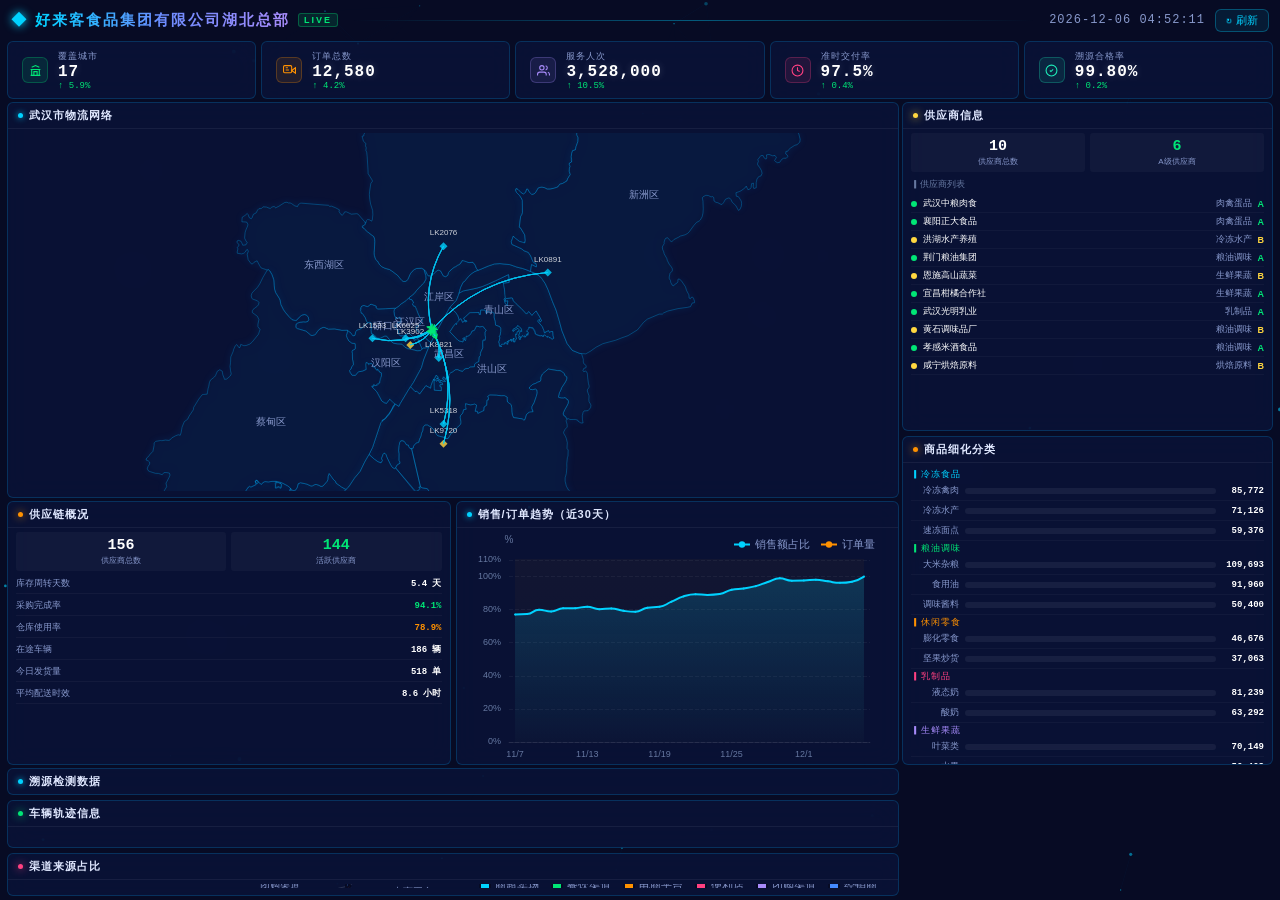
==== index.html @ 9bf9cc32 "restructure layout" ====
<!DOCTYPE html>
<html lang="zh-CN">
<head>
  <meta charset="UTF-8">
  <meta name="viewport" content="width=device-width, initial-scale=1.0">
  <title>好来客食品集团有限公司湖北总部</title>
  <link rel="stylesheet" href="css/style.css">
  <script src="js/echarts.min.js"></script>
</head>
<body>
  <canvas id="bgCanvas"></canvas>

  <div class="dashboard">
    <!-- ====== 标题栏 ====== -->
    <header class="header">
      <div class="header-left">
        <span class="header-icon">◆</span>
        <h1>好来客食品集团有限公司湖北总部</h1>
        <span class="header-badge">LIVE</span>
      </div>
      <div class="header-center"><div class="decorative-line"></div></div>
      <div class="header-right">
        <span class="datetime" id="datetime">--</span>
        <button class="refresh-btn" id="refreshBtn"><span class="refresh-icon">↻</span> 刷新</button>
      </div>
    </header>

    <!-- ====== KPI 行：5卡片 ====== -->
    <section class="kpi-row">
      <div class="kpi-card"><div class="kpi-icon" style="--card-color:#00e676"><svg viewBox="0 0 24 24" fill="none" stroke="currentColor" stroke-width="2"><path d="M3 21h18M3 10h18M5 6l7-3 7 3M5 10v11m14-11v11M9 21v-7h6v7"/></svg></div><div class="kpi-info"><span class="kpi-label">覆盖城市</span><span class="kpi-value" id="kpiCities">--</span><span class="kpi-trend up" id="kpiCitiesTrend">↑ --</span></div></div>
      <div class="kpi-card"><div class="kpi-icon" style="--card-color:#ff9100"><svg viewBox="0 0 24 24" fill="none" stroke="currentColor" stroke-width="2"><rect x="1" y="3" width="15" height="13" rx="2"/><polygon points="23 7 16 12 23 17 23 7"/><line x1="5" y1="7" x2="9" y2="7"/><line x1="5" y1="11" x2="11" y2="11"/></svg></div><div class="kpi-info"><span class="kpi-label">订单总数</span><span class="kpi-value" id="kpiOrders">--</span><span class="kpi-trend up" id="kpiOrdersTrend">↑ --</span></div></div>
      <div class="kpi-card"><div class="kpi-icon" style="--card-color:#a78bfa"><svg viewBox="0 0 24 24" fill="none" stroke="currentColor" stroke-width="2"><path d="M17 21v-2a4 4 0 0 0-4-4H5a4 4 0 0 0-4 4v2"/><circle cx="9" cy="7" r="4"/><path d="M23 21v-2a4 4 0 0 0-3-3.87M16 3.13a4 4 0 0 1 0 7.75"/></svg></div><div class="kpi-info"><span class="kpi-label">服务人次</span><span class="kpi-value" id="kpiService">--</span><span class="kpi-trend up" id="kpiServiceTrend">↑ --</span></div></div>
      <div class="kpi-card"><div class="kpi-icon" style="--card-color:#ff4081"><svg viewBox="0 0 24 24" fill="none" stroke="currentColor" stroke-width="2"><circle cx="12" cy="12" r="10"/><polyline points="12 6 12 12 16 14"/></svg></div><div class="kpi-info"><span class="kpi-label">准时交付率</span><span class="kpi-value" id="kpiRate">--</span><span class="kpi-trend up" id="kpiRateTrend">↑ --</span></div></div>
      <div class="kpi-card"><div class="kpi-icon" style="--card-color:#1de9b6"><svg viewBox="0 0 24 24" fill="none" stroke="currentColor" stroke-width="2"><path d="M9 12l2 2 4-4"/><path d="M12 2a10 10 0 1 0 0 20 10 10 0 0 0 0-20z"/></svg></div><div class="kpi-info"><span class="kpi-label">溯源合格率</span><span class="kpi-value" id="kpiTrace">--</span><span class="kpi-trend up" id="kpiTraceTrend">↑ --</span></div></div>
    </section>

    <!-- ====== 主内容区 ====== -->
    <div class="main-area">
      <!-- 左列：溯源检测 + 车辆轨迹 + 饼图 -->
      <div class="side-col side-left">
        <div class="panel info-panel" style="flex:0.6"><div class="panel-header"><span class="panel-dot"></span><h2>溯源检测数据</h2></div><div class="panel-body" id="traceBody"></div></div>
        <div class="panel info-panel" style="flex:1.1"><div class="panel-header"><span class="panel-dot" style="background:#00e676;box-shadow:0 0 8px #00e676;"></span><h2>车辆轨迹信息</h2></div><div class="panel-body" id="vehicleBody"></div></div>
        <div class="panel chart-panel"><div class="panel-header"><span class="panel-dot" style="background:#ff4081;box-shadow:0 0 8px #ff4081;"></span><h2>渠道来源占比</h2></div><div class="panel-body"><div class="chart-container" id="chartPie"></div></div></div>
      </div>

      <!-- 中间：武汉市地图 -->
      <div class="panel chart-panel map-center">
        <div class="panel-header"><span class="panel-dot"></span><h2>武汉市物流网络</h2></div>
        <div class="panel-body"><div class="chart-container" id="chartMap"></div></div>
      </div>

      <!-- 右列：供应商信息 + 商品细化 -->
      <div class="side-col side-right">
        <div class="panel info-panel"><div class="panel-header"><span class="panel-dot" style="background:#ffd740;box-shadow:0 0 8px #ffd740;"></span><h2>供应商信息</h2></div><div class="panel-body" id="supplierBody"></div></div>
        <div class="panel info-panel"><div class="panel-header"><span class="panel-dot" style="background:#ff9100;box-shadow:0 0 8px #ff9100;"></span><h2>商品细化分类</h2></div><div class="panel-body" id="productBody"></div></div>
      </div>

      <!-- 底行：供应链 + 趋势图铺满 -->
      <div class="bottom-row">
        <div class="panel info-panel"><div class="panel-header"><span class="panel-dot" style="background:#ff9100;box-shadow:0 0 8px #ff9100;"></span><h2>供应链概况</h2></div><div class="panel-body" id="supplyBody"></div></div>
        <div class="panel chart-panel"><div class="panel-header"><span class="panel-dot"></span><h2>销售/订单趋势（近30天）</h2></div><div class="panel-body"><div class="chart-container" id="chartTrend"></div></div></div>
      </div>
    </div>
  </div>

  <script src="js/data.js"></script>
  <script src="js/charts.js"></script>
  <script src="js/main.js"></script>
</body>
</html>
---- css/style.css ----
/* ============================================================
   好来客食品集团 - 左二中二下列二 大屏布局
   ============================================================ */

*, *::before, *::after { margin: 0; padding: 0; box-sizing: border-box; }

:root {
  --bg-deep: #070b24;
  --bg-panel: rgba(10, 20, 60, 0.7);
  --border-glow: rgba(0, 180, 255, 0.2);
  --text-primary: #e0e8ff;
  --text-secondary: #8899cc;
  --accent-cyan: #00d2ff;
  --accent-green: #00e676;
  --accent-orange: #ff9100;
  --accent-pink: #ff4081;
  --accent-purple: #a78bfa;
  --accent-teal: #1de9b6;
  --font-mono: 'Consolas', 'Courier New', monospace;
  --font-ui: 'Microsoft YaHei', 'PingFang SC', 'Helvetica Neue', sans-serif;
  --transition-fast: 0.25s ease;
  --radius: 6px;
}

html, body {
  width: 100%; height: 100%; overflow: hidden;
  font-family: var(--font-ui); background: var(--bg-deep); color: var(--text-primary);
  -webkit-font-smoothing: antialiased;
}

#bgCanvas { position: fixed; top: 0; left: 0; width: 100%; height: 100%; z-index: 0; pointer-events: none; }

/* ================ 主容器 ================ */
.dashboard {
  position: relative; z-index: 1;
  display: grid;
  grid-template-columns: 1fr;
  grid-template-rows: 42px 68px 1fr;
  gap: 5px;
  width: 100%; height: 100vh;
  padding: 3px 10px 5px;
  animation: fadeIn 0.8s ease-out;
}
@keyframes fadeIn { from { opacity: 0; transform: translateY(12px); } to { opacity: 1; transform: translateY(0); } }

/* ================ 标题栏 ================ */
.header { display: flex; align-items: center; justify-content: space-between; padding: 0 4px; }
.header-left { display: flex; align-items: center; gap: 8px; }
.header-icon { font-size: 16px; color: var(--accent-cyan); text-shadow: 0 0 10px var(--accent-cyan); animation: pulse 2s ease-in-out infinite; }
@keyframes pulse { 0%,100%{opacity:1} 50%{opacity:0.4} }
.header-left h1 { font-size: 18px; font-weight: 700; letter-spacing: 2px; background: linear-gradient(90deg, var(--accent-cyan), #6c8cff, #a78bfa); -webkit-background-clip: text; -webkit-text-fill-color: transparent; background-clip: text; }
.header-badge { font-size: 9px; font-weight: 700; letter-spacing: 2px; color: var(--accent-green); background: rgba(0,230,118,0.12); border: 1px solid rgba(0,230,118,0.3); border-radius: 3px; padding: 1px 5px; animation: badgeBlink 1.5s ease-in-out infinite; }
@keyframes badgeBlink { 0%,100%{opacity:1} 50%{opacity:0.5} }
.header-center { flex: 1; display: flex; align-items: center; margin: 0 14px; }
.decorative-line { width: 100%; height: 1px; background: linear-gradient(90deg, transparent, var(--accent-cyan), transparent); opacity: 0.4; }
.header-right { display: flex; align-items: center; gap: 10px; }
.datetime { font-size: 12px; color: var(--text-secondary); font-family: var(--font-mono); letter-spacing: 1px; }
.refresh-btn { display: flex; align-items: center; gap: 4px; padding: 3px 10px; font-size: 11px; font-family: var(--font-ui); color: var(--accent-cyan); background: rgba(0,210,255,0.08); border: 1px solid rgba(0,210,255,0.3); border-radius: var(--radius); cursor: pointer; transition: all var(--transition-fast); }
.refresh-btn:hover { background: rgba(0,210,255,0.18); box-shadow: 0 0 16px rgba(0,210,255,0.2); }
.refresh-icon { display: inline-block; font-size: 12px; transition: transform var(--transition-fast); }
.refresh-btn:active .refresh-icon { transform: rotate(360deg); }

/* ================ KPI 6列 ================ */
.kpi-row { display: grid; grid-template-columns: repeat(5, 1fr); gap: 5px; }
.kpi-card { position: relative; display: flex; align-items: center; gap: 10px; padding: 8px 14px; background: var(--bg-panel); border: 1px solid var(--border-glow); border-radius: var(--radius); backdrop-filter: blur(12px); overflow: hidden; transition: all var(--transition-fast); animation: cardSlideUp 0.6s ease-out both; }
.kpi-card:nth-child(1){animation-delay:0.04s} .kpi-card:nth-child(2){animation-delay:0.10s} .kpi-card:nth-child(3){animation-delay:0.16s} .kpi-card:nth-child(4){animation-delay:0.22s} .kpi-card:nth-child(5){animation-delay:0.28s}
@keyframes cardSlideUp { from{opacity:0;transform:translateY(16px)} to{opacity:1;transform:translateY(0)} }
.kpi-card::before { content: ''; position: absolute; top: 0; left: 10%; right: 10%; height: 1px; background: linear-gradient(90deg, transparent, var(--card-color), transparent); opacity: 0.6; transition: opacity var(--transition-fast); }
.kpi-card:hover { border-color: rgba(0,210,255,0.5); box-shadow: 0 3px 20px rgba(0,180,255,0.12), inset 0 0 12px rgba(0,180,255,0.04); }
.kpi-card:hover::before { opacity: 1; }
.kpi-icon { flex-shrink: 0; width: 30px; height: 30px; display: flex; align-items: center; justify-content: center; color: var(--card-color); background: color-mix(in srgb, var(--card-color) 10%, transparent); border-radius: 6px; border: 1px solid color-mix(in srgb, var(--card-color) 25%, transparent); }
.kpi-icon svg { width: 15px; height: 15px; }
.kpi-info { display: flex; flex-direction: column; gap: 0; }
.kpi-label { font-size: 9px; color: var(--text-secondary); letter-spacing: 1px; }
.kpi-value { font-size: 19px; font-weight: 700; font-family: var(--font-mono); letter-spacing: 1px; color: #fff; text-shadow: 0 0 8px rgba(255,255,255,0.2); }
.kpi-value.pop { animation: numberPop 0.35s ease-out; }
@keyframes numberPop { 0%{transform:scale(1)} 50%{transform:scale(1.08);color:var(--accent-cyan)} 100%{transform:scale(1)} }
.kpi-trend { font-size: 9px; font-family: var(--font-mono); }
.kpi-trend.up{color:var(--accent-green)} .kpi-trend.down{color:var(--accent-pink)}

/* ============================================================
   主内容区：左2 | 中(大地图) | 右2 | 下列2
   ============================================================ */
.main-area {
  display: grid;
  grid-template-columns: 2.8fr 1fr;
  grid-template-rows: 1.5fr 1fr;
  gap: 5px;
  min-height: 0;
}

/* 右侧列 */
.side-col {
  display: flex; flex-direction: column; gap: 5px;
  min-height: 0;
}
.side-right { grid-row: 1 / 3; grid-column: 2; }
.side-col > .panel {
  flex: 1;
  min-height: 0;
}

/* 中间大地图 */
.map-center {
  grid-row: 1; grid-column: 1;
  min-height: 0;
}

/* 底行：与地图同宽，内分2列 */
.bottom-row {
  grid-row: 2; grid-column: 1;
  display: grid; grid-template-columns: 1fr 1fr; gap: 5px;
  min-height: 0;
}
.bottom-row > .panel { height: 100%; }

/* 堆叠图表 */
.charts-stack { display: flex; flex-direction: column; gap: 0; }
.chart-half { flex: 1; display: flex; flex-direction: column; min-height: 0; overflow: hidden; }
.chart-half + .chart-half { border-top: 1px solid rgba(255,255,255,0.06); }

/* ================ 面板通用 ================ */
.panel {
  background: var(--bg-panel); border: 1px solid var(--border-glow);
  border-radius: var(--radius); backdrop-filter: blur(12px);
  display: flex; flex-direction: column; overflow: hidden;
  animation: cardSlideUp 0.6s ease-out both;
}
.panel-header {
  display: flex; align-items: center; gap: 6px;
  padding: 5px 10px; border-bottom: 1px solid rgba(255,255,255,0.06); flex-shrink: 0;
}
.panel-dot { width: 5px; height: 5px; border-radius: 50%; background: var(--accent-cyan); box-shadow: 0 0 6px var(--accent-cyan); }
.panel-header h2 { font-size: 11px; font-weight: 600; letter-spacing: 1px; color: var(--text-primary); }
.panel-body { flex: 1; padding: 4px 8px 6px; min-height: 0; overflow: hidden; }
.chart-container { width: 100%; height: 100%; min-height: 0; }
.info-panel .panel-body { display: flex; flex-direction: column; gap: 3px; overflow-y: auto; }

/* ================ 进度条 ================ */
.progress-item { display: flex; flex-direction: column; gap: 1px; }
.progress-head { display: flex; justify-content: space-between; align-items: baseline; }
.progress-head .label { font-size: 9px; color: var(--text-secondary); }
.progress-head .val  { font-size: 10px; font-weight: 600; font-family: var(--font-mono); color: #fff; }
.progress-bar { height: 5px; border-radius: 3px; background: rgba(255,255,255,0.06); overflow: hidden; }
.progress-fill { height: 100%; border-radius: 3px; transition: width 0.8s ease; background: linear-gradient(90deg, var(--accent-cyan), var(--accent-teal)); }
.progress-fill.green  { background: linear-gradient(90deg, var(--accent-green), var(--accent-teal)); }
.progress-fill.orange { background: linear-gradient(90deg, var(--accent-orange), #ffd740); }
.progress-fill.purple { background: linear-gradient(90deg, var(--accent-purple), var(--accent-pink)); }

/* ================ 大数字 ================ */
.stat-hero { text-align: center; padding: 1px 0; }
.stat-hero .hero-num { font-size: 26px; font-weight: 700; font-family: var(--font-mono); background: linear-gradient(180deg, #fff 30%, var(--accent-cyan)); -webkit-background-clip: text; -webkit-text-fill-color: transparent; background-clip: text; }
.stat-hero .hero-label { font-size: 9px; color: var(--text-secondary); margin-top: 1px; letter-spacing: 2px; }

/* 双栏卡片 */
.stat-row { display: grid; grid-template-columns: 1fr 1fr; gap: 5px; }
.stat-item { background: rgba(255,255,255,0.03); border-radius: 3px; padding: 5px; text-align: center; }
.stat-item .stat-num { font-size: 15px; font-weight: 700; font-family: var(--font-mono); color: #fff; }
.stat-item .stat-label { font-size: 8px; color: var(--text-secondary); margin-top: 1px; }

/* 批次标签 */
.batch-tag { display: flex; align-items: center; gap: 4px; padding: 4px 6px; background: rgba(0,230,118,0.08); border: 1px solid rgba(0,230,118,0.2); border-radius: 4px; font-size: 9px; }
.batch-tag .dot-ok { width: 6px; height: 6px; border-radius: 50%; background: var(--accent-green); box-shadow: 0 0 5px var(--accent-green); }
.batch-tag .batch-id { color: #fff; font-family: var(--font-mono); }

/* 供应链列表 */
.supply-list { display: flex; flex-direction: column; gap: 2px; }
.supply-row { display: flex; justify-content: space-between; align-items: center; padding: 3px 0; border-bottom: 1px solid rgba(255,255,255,0.04); font-size: 9px; }
.supply-row .s-label { color: var(--text-secondary); }
.supply-row .s-val { font-weight: 600; font-family: var(--font-mono); color: #fff; }

/* 分类表格 */
.cat-list { display: flex; flex-direction: column; gap: 0; }
.cat-row { display: flex; align-items: center; gap: 6px; padding: 3px 0; border-bottom: 1px solid rgba(255,255,255,0.03); font-size: 9px; }
.cat-row .cat-name { width: 48px; flex-shrink: 0; color: var(--text-secondary); text-align: right; }
.cat-row .cat-bar-wrap { flex: 1; height: 6px; border-radius: 3px; background: rgba(255,255,255,0.06); overflow: hidden; }
.cat-row .cat-bar-fill { height: 100%; border-radius: 3px; transition: width 0.8s ease; }
.cat-row .cat-val { width: 42px; flex-shrink: 0; text-align: right; font-family: var(--font-mono); color: #fff; font-weight: 600; }

/* 服务迷你柱 */
.service-bars { display: flex; align-items: flex-end; gap: 2px; height: 40px; padding: 0 2px; }
.service-bar { flex: 1; border-radius: 2px 2px 0 0; background: linear-gradient(180deg, var(--accent-purple), rgba(167,139,250,0.3)); transition: height 0.6s ease; }
.service-bar.high { background: linear-gradient(180deg, var(--accent-cyan), rgba(0,210,255,0.3)); }

::-webkit-scrollbar { width: 2px; }
::-webkit-scrollbar-track { background: transparent; }
::-webkit-scrollbar-thumb { background: rgba(0,210,255,0.12); border-radius: 2px; }

/* ================ 响应式 ================ */
@media (max-width: 1440px) {
  .dashboard { grid-template-rows: 36px 58px 1fr; gap: 3px; padding: 2px 7px 4px; }
  .header-left h1 { font-size: 15px; }
  .kpi-value { font-size: 16px; }
  .kpi-icon { width: 26px; height: 26px; }
  .kpi-icon svg { width: 13px; height: 13px; }
  .main-area { grid-template-columns: 2.4fr 1fr; gap: 3px; }
  .stat-hero .hero-num { font-size: 22px; }
}
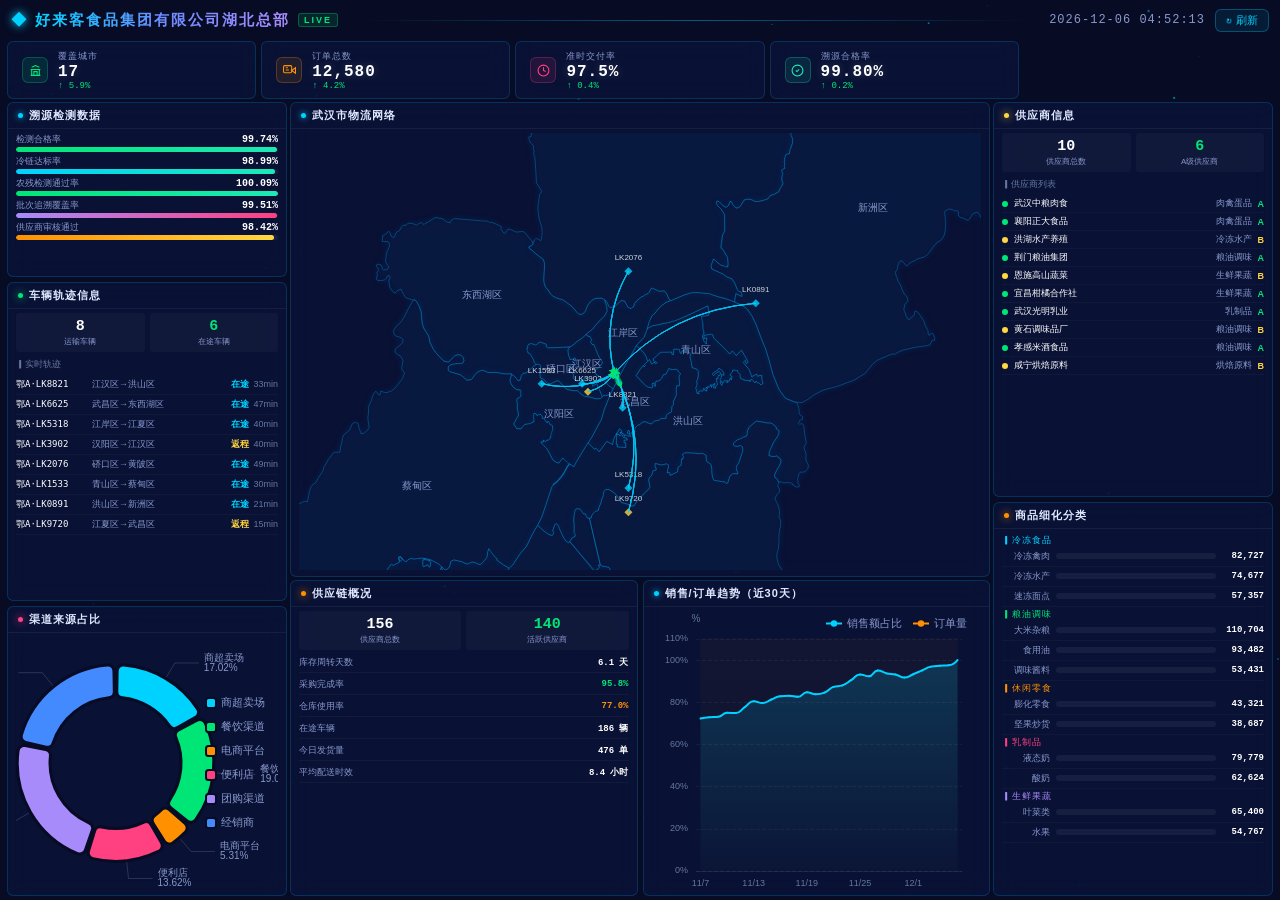
==== commit 2fb13f2d: "remove service KPI" ====
--- a/index.html
+++ b/index.html
@@ -29,8 +29,7 @@
     <section class="kpi-row">
       <div class="kpi-card"><div class="kpi-icon" style="--card-color:#00e676"><svg viewBox="0 0 24 24" fill="none" stroke="currentColor" stroke-width="2"><path d="M3 21h18M3 10h18M5 6l7-3 7 3M5 10v11m14-11v11M9 21v-7h6v7"/></svg></div><div class="kpi-info"><span class="kpi-label">覆盖城市</span><span class="kpi-value" id="kpiCities">--</span><span class="kpi-trend up" id="kpiCitiesTrend">↑ --</span></div></div>
       <div class="kpi-card"><div class="kpi-icon" style="--card-color:#ff9100"><svg viewBox="0 0 24 24" fill="none" stroke="currentColor" stroke-width="2"><rect x="1" y="3" width="15" height="13" rx="2"/><polygon points="23 7 16 12 23 17 23 7"/><line x1="5" y1="7" x2="9" y2="7"/><line x1="5" y1="11" x2="11" y2="11"/></svg></div><div class="kpi-info"><span class="kpi-label">订单总数</span><span class="kpi-value" id="kpiOrders">--</span><span class="kpi-trend up" id="kpiOrdersTrend">↑ --</span></div></div>
-      <div class="kpi-card"><div class="kpi-icon" style="--card-color:#a78bfa"><svg viewBox="0 0 24 24" fill="none" stroke="currentColor" stroke-width="2"><path d="M17 21v-2a4 4 0 0 0-4-4H5a4 4 0 0 0-4 4v2"/><circle cx="9" cy="7" r="4"/><path d="M23 21v-2a4 4 0 0 0-3-3.87M16 3.13a4 4 0 0 1 0 7.75"/></svg></div><div class="kpi-info"><span class="kpi-label">服务人次</span><span class="kpi-value" id="kpiService">--</span><span class="kpi-trend up" id="kpiServiceTrend">↑ --</span></div></div>
-      <div class="kpi-card"><div class="kpi-icon" style="--card-color:#ff4081"><svg viewBox="0 0 24 24" fill="none" stroke="currentColor" stroke-width="2"><circle cx="12" cy="12" r="10"/><polyline points="12 6 12 12 16 14"/></svg></div><div class="kpi-info"><span class="kpi-label">准时交付率</span><span class="kpi-value" id="kpiRate">--</span><span class="kpi-trend up" id="kpiRateTrend">↑ --</span></div></div>
+<div class="kpi-card"><div class="kpi-icon" style="--card-color:#ff4081"><svg viewBox="0 0 24 24" fill="none" stroke="currentColor" stroke-width="2"><circle cx="12" cy="12" r="10"/><polyline points="12 6 12 12 16 14"/></svg></div><div class="kpi-info"><span class="kpi-label">准时交付率</span><span class="kpi-value" id="kpiRate">--</span><span class="kpi-trend up" id="kpiRateTrend">↑ --</span></div></div>
       <div class="kpi-card"><div class="kpi-icon" style="--card-color:#1de9b6"><svg viewBox="0 0 24 24" fill="none" stroke="currentColor" stroke-width="2"><path d="M9 12l2 2 4-4"/><path d="M12 2a10 10 0 1 0 0 20 10 10 0 0 0 0-20z"/></svg></div><div class="kpi-info"><span class="kpi-label">溯源合格率</span><span class="kpi-value" id="kpiTrace">--</span><span class="kpi-trend up" id="kpiTraceTrend">↑ --</span></div></div>
     </section>
 
--- a/css/style.css
+++ b/css/style.css
@@ -83,18 +83,19 @@
    ============================================================ */
 .main-area {
   display: grid;
-  grid-template-columns: 2.8fr 1fr;
+  grid-template-columns: 0.8fr 2.4fr 0.8fr;
   grid-template-rows: 1.5fr 1fr;
   gap: 5px;
   min-height: 0;
 }
 
-/* 右侧列 */
+/* 左右列 */
 .side-col {
   display: flex; flex-direction: column; gap: 5px;
   min-height: 0;
 }
-.side-right { grid-row: 1 / 3; grid-column: 2; }
+.side-left  { grid-row: 1 / 3; grid-column: 1; }
+.side-right { grid-row: 1 / 3; grid-column: 3; }
 .side-col > .panel {
   flex: 1;
   min-height: 0;
@@ -102,13 +103,13 @@
 
 /* 中间大地图 */
 .map-center {
-  grid-row: 1; grid-column: 1;
+  grid-row: 1; grid-column: 2;
   min-height: 0;
 }
 
 /* 底行：与地图同宽，内分2列 */
 .bottom-row {
-  grid-row: 2; grid-column: 1;
+  grid-row: 2; grid-column: 2 / 3;
   display: grid; grid-template-columns: 1fr 1fr; gap: 5px;
   min-height: 0;
 }
@@ -193,6 +194,6 @@
   .kpi-value { font-size: 16px; }
   .kpi-icon { width: 26px; height: 26px; }
   .kpi-icon svg { width: 13px; height: 13px; }
-  .main-area { grid-template-columns: 2.4fr 1fr; gap: 3px; }
+  .main-area { grid-template-columns: 0.8fr 2fr 0.8fr; gap: 3px; }
   .stat-hero .hero-num { font-size: 22px; }
 }
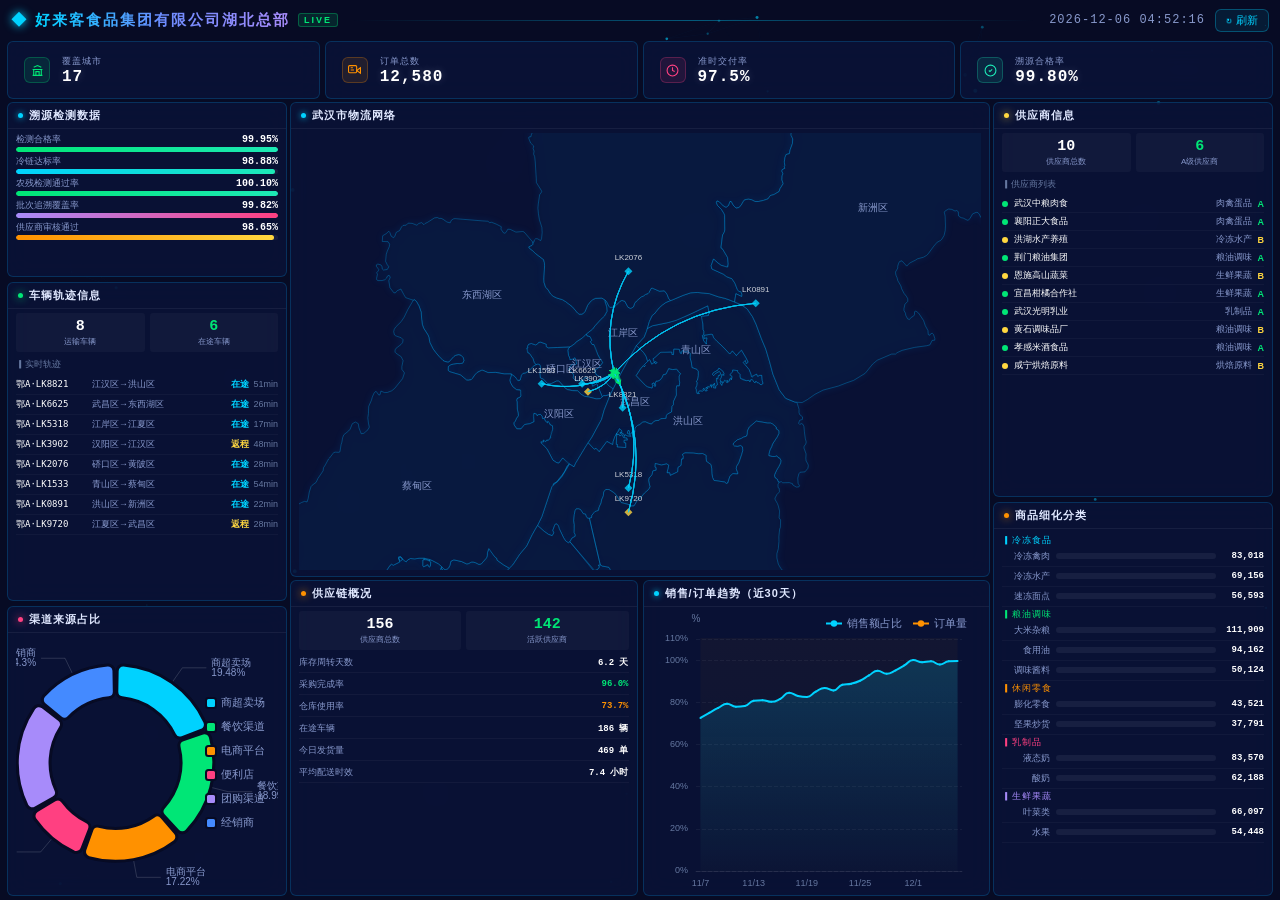
==== commit edfa62bb: "fixed KPI no trend" ====
--- a/index.html
+++ b/index.html
@@ -25,12 +25,12 @@
       </div>
     </header>
 
-    <!-- ====== KPI 行：5卡片 ====== -->
+    <!-- ====== KPI 行：4卡片 ====== -->
     <section class="kpi-row">
-      <div class="kpi-card"><div class="kpi-icon" style="--card-color:#00e676"><svg viewBox="0 0 24 24" fill="none" stroke="currentColor" stroke-width="2"><path d="M3 21h18M3 10h18M5 6l7-3 7 3M5 10v11m14-11v11M9 21v-7h6v7"/></svg></div><div class="kpi-info"><span class="kpi-label">覆盖城市</span><span class="kpi-value" id="kpiCities">--</span><span class="kpi-trend up" id="kpiCitiesTrend">↑ --</span></div></div>
-      <div class="kpi-card"><div class="kpi-icon" style="--card-color:#ff9100"><svg viewBox="0 0 24 24" fill="none" stroke="currentColor" stroke-width="2"><rect x="1" y="3" width="15" height="13" rx="2"/><polygon points="23 7 16 12 23 17 23 7"/><line x1="5" y1="7" x2="9" y2="7"/><line x1="5" y1="11" x2="11" y2="11"/></svg></div><div class="kpi-info"><span class="kpi-label">订单总数</span><span class="kpi-value" id="kpiOrders">--</span><span class="kpi-trend up" id="kpiOrdersTrend">↑ --</span></div></div>
-<div class="kpi-card"><div class="kpi-icon" style="--card-color:#ff4081"><svg viewBox="0 0 24 24" fill="none" stroke="currentColor" stroke-width="2"><circle cx="12" cy="12" r="10"/><polyline points="12 6 12 12 16 14"/></svg></div><div class="kpi-info"><span class="kpi-label">准时交付率</span><span class="kpi-value" id="kpiRate">--</span><span class="kpi-trend up" id="kpiRateTrend">↑ --</span></div></div>
-      <div class="kpi-card"><div class="kpi-icon" style="--card-color:#1de9b6"><svg viewBox="0 0 24 24" fill="none" stroke="currentColor" stroke-width="2"><path d="M9 12l2 2 4-4"/><path d="M12 2a10 10 0 1 0 0 20 10 10 0 0 0 0-20z"/></svg></div><div class="kpi-info"><span class="kpi-label">溯源合格率</span><span class="kpi-value" id="kpiTrace">--</span><span class="kpi-trend up" id="kpiTraceTrend">↑ --</span></div></div>
+      <div class="kpi-card"><div class="kpi-icon" style="--card-color:#00e676"><svg viewBox="0 0 24 24" fill="none" stroke="currentColor" stroke-width="2"><path d="M3 21h18M3 10h18M5 6l7-3 7 3M5 10v11m14-11v11M9 21v-7h6v7"/></svg></div><div class="kpi-info"><span class="kpi-label">覆盖城市</span><span class="kpi-value" id="kpiCities">--</span></div></div>
+      <div class="kpi-card"><div class="kpi-icon" style="--card-color:#ff9100"><svg viewBox="0 0 24 24" fill="none" stroke="currentColor" stroke-width="2"><rect x="1" y="3" width="15" height="13" rx="2"/><polygon points="23 7 16 12 23 17 23 7"/><line x1="5" y1="7" x2="9" y2="7"/><line x1="5" y1="11" x2="11" y2="11"/></svg></div><div class="kpi-info"><span class="kpi-label">订单总数</span><span class="kpi-value" id="kpiOrders">--</span></div></div>
+<div class="kpi-card"><div class="kpi-icon" style="--card-color:#ff4081"><svg viewBox="0 0 24 24" fill="none" stroke="currentColor" stroke-width="2"><circle cx="12" cy="12" r="10"/><polyline points="12 6 12 12 16 14"/></svg></div><div class="kpi-info"><span class="kpi-label">准时交付率</span><span class="kpi-value" id="kpiRate">--</span></div></div>
+      <div class="kpi-card"><div class="kpi-icon" style="--card-color:#1de9b6"><svg viewBox="0 0 24 24" fill="none" stroke="currentColor" stroke-width="2"><path d="M9 12l2 2 4-4"/><path d="M12 2a10 10 0 1 0 0 20 10 10 0 0 0 0-20z"/></svg></div><div class="kpi-info"><span class="kpi-label">溯源合格率</span><span class="kpi-value" id="kpiTrace">--</span></div></div>
     </section>
 
     <!-- ====== 主内容区 ====== -->
--- a/css/style.css
+++ b/css/style.css
@@ -61,9 +61,9 @@
 .refresh-btn:active .refresh-icon { transform: rotate(360deg); }
 
 /* ================ KPI 6列 ================ */
-.kpi-row { display: grid; grid-template-columns: repeat(5, 1fr); gap: 5px; }
-.kpi-card { position: relative; display: flex; align-items: center; gap: 10px; padding: 8px 14px; background: var(--bg-panel); border: 1px solid var(--border-glow); border-radius: var(--radius); backdrop-filter: blur(12px); overflow: hidden; transition: all var(--transition-fast); animation: cardSlideUp 0.6s ease-out both; }
-.kpi-card:nth-child(1){animation-delay:0.04s} .kpi-card:nth-child(2){animation-delay:0.10s} .kpi-card:nth-child(3){animation-delay:0.16s} .kpi-card:nth-child(4){animation-delay:0.22s} .kpi-card:nth-child(5){animation-delay:0.28s}
+.kpi-row { display: grid; grid-template-columns: repeat(4, 1fr); gap: 5px; }
+.kpi-card { position: relative; display: flex; align-items: center; gap: 12px; padding: 8px 16px; background: var(--bg-panel); border: 1px solid var(--border-glow); border-radius: var(--radius); backdrop-filter: blur(12px); overflow: hidden; transition: all var(--transition-fast); animation: cardSlideUp 0.6s ease-out both; }
+.kpi-card:nth-child(1){animation-delay:0.05s} .kpi-card:nth-child(2){animation-delay:0.14s} .kpi-card:nth-child(3){animation-delay:0.23s} .kpi-card:nth-child(4){animation-delay:0.32s}
 @keyframes cardSlideUp { from{opacity:0;transform:translateY(16px)} to{opacity:1;transform:translateY(0)} }
 .kpi-card::before { content: ''; position: absolute; top: 0; left: 10%; right: 10%; height: 1px; background: linear-gradient(90deg, transparent, var(--card-color), transparent); opacity: 0.6; transition: opacity var(--transition-fast); }
 .kpi-card:hover { border-color: rgba(0,210,255,0.5); box-shadow: 0 3px 20px rgba(0,180,255,0.12), inset 0 0 12px rgba(0,180,255,0.04); }
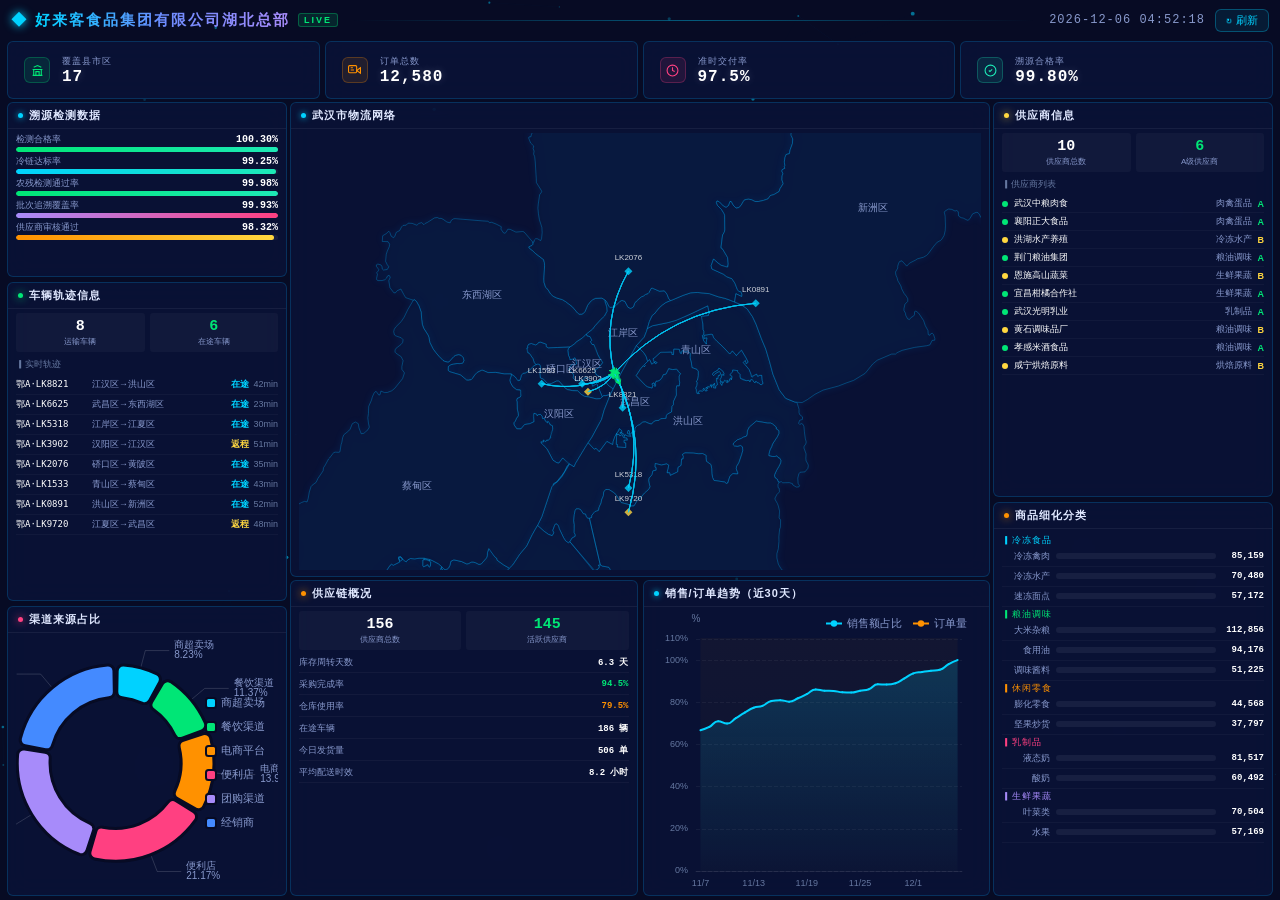
==== commit 3d63875c: "rename KPI label" ====
--- a/index.html
+++ b/index.html
@@ -27,7 +27,7 @@
 
     <!-- ====== KPI 行：4卡片 ====== -->
     <section class="kpi-row">
-      <div class="kpi-card"><div class="kpi-icon" style="--card-color:#00e676"><svg viewBox="0 0 24 24" fill="none" stroke="currentColor" stroke-width="2"><path d="M3 21h18M3 10h18M5 6l7-3 7 3M5 10v11m14-11v11M9 21v-7h6v7"/></svg></div><div class="kpi-info"><span class="kpi-label">覆盖城市</span><span class="kpi-value" id="kpiCities">--</span></div></div>
+      <div class="kpi-card"><div class="kpi-icon" style="--card-color:#00e676"><svg viewBox="0 0 24 24" fill="none" stroke="currentColor" stroke-width="2"><path d="M3 21h18M3 10h18M5 6l7-3 7 3M5 10v11m14-11v11M9 21v-7h6v7"/></svg></div><div class="kpi-info"><span class="kpi-label">覆盖县市区</span><span class="kpi-value" id="kpiCities">--</span></div></div>
       <div class="kpi-card"><div class="kpi-icon" style="--card-color:#ff9100"><svg viewBox="0 0 24 24" fill="none" stroke="currentColor" stroke-width="2"><rect x="1" y="3" width="15" height="13" rx="2"/><polygon points="23 7 16 12 23 17 23 7"/><line x1="5" y1="7" x2="9" y2="7"/><line x1="5" y1="11" x2="11" y2="11"/></svg></div><div class="kpi-info"><span class="kpi-label">订单总数</span><span class="kpi-value" id="kpiOrders">--</span></div></div>
 <div class="kpi-card"><div class="kpi-icon" style="--card-color:#ff4081"><svg viewBox="0 0 24 24" fill="none" stroke="currentColor" stroke-width="2"><circle cx="12" cy="12" r="10"/><polyline points="12 6 12 12 16 14"/></svg></div><div class="kpi-info"><span class="kpi-label">准时交付率</span><span class="kpi-value" id="kpiRate">--</span></div></div>
       <div class="kpi-card"><div class="kpi-icon" style="--card-color:#1de9b6"><svg viewBox="0 0 24 24" fill="none" stroke="currentColor" stroke-width="2"><path d="M9 12l2 2 4-4"/><path d="M12 2a10 10 0 1 0 0 20 10 10 0 0 0 0-20z"/></svg></div><div class="kpi-info"><span class="kpi-label">溯源合格率</span><span class="kpi-value" id="kpiTrace">--</span></div></div>
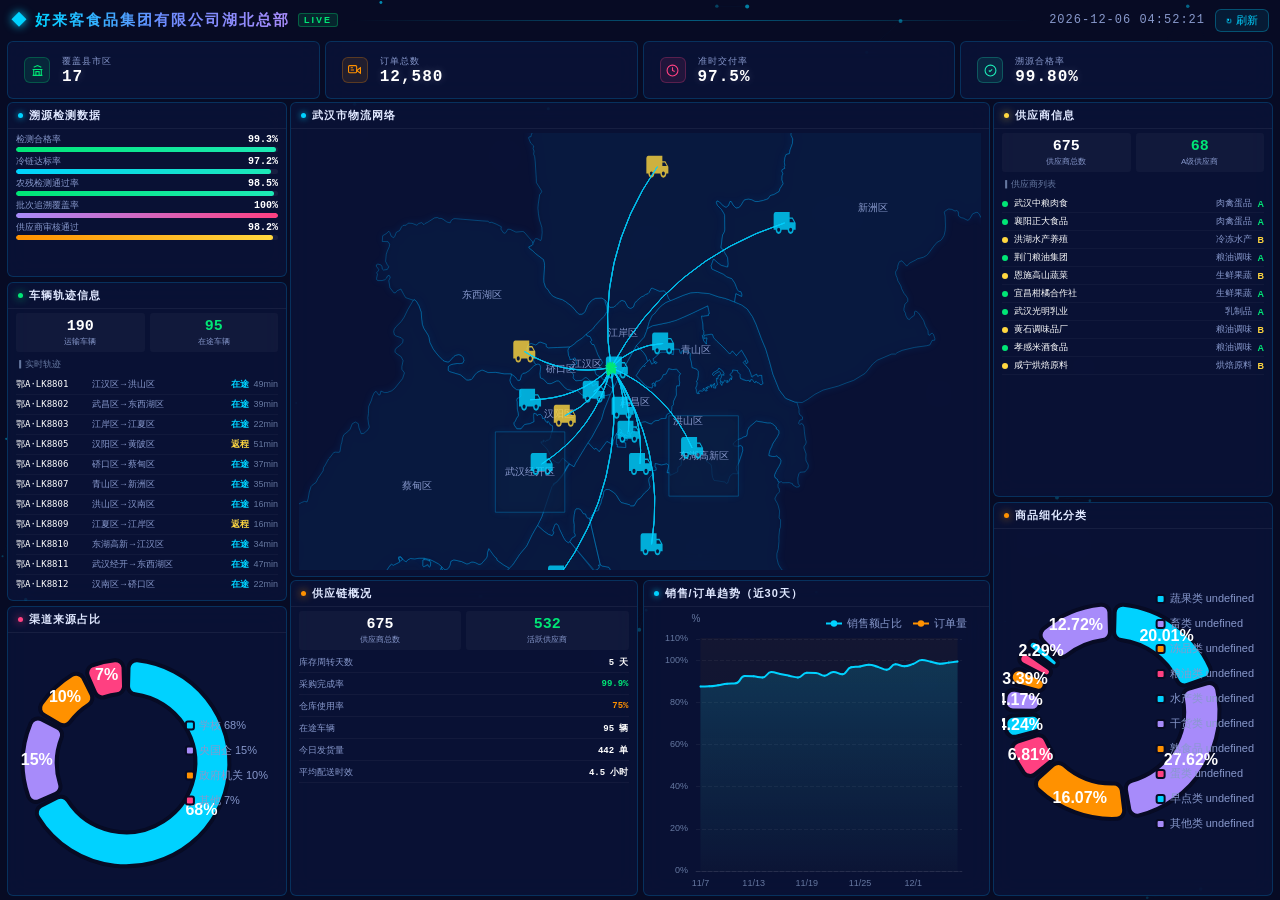
==== commit b9ab4641: "product pie chart container" ====
--- a/index.html
+++ b/index.html
@@ -51,7 +51,7 @@
       <!-- 右列：供应商信息 + 商品细化 -->
       <div class="side-col side-right">
         <div class="panel info-panel"><div class="panel-header"><span class="panel-dot" style="background:#ffd740;box-shadow:0 0 8px #ffd740;"></span><h2>供应商信息</h2></div><div class="panel-body" id="supplierBody"></div></div>
-        <div class="panel info-panel"><div class="panel-header"><span class="panel-dot" style="background:#ff9100;box-shadow:0 0 8px #ff9100;"></span><h2>商品细化分类</h2></div><div class="panel-body" id="productBody"></div></div>
+        <div class="panel chart-panel"><div class="panel-header"><span class="panel-dot" style="background:#ff9100;box-shadow:0 0 8px #ff9100;"></span><h2>商品细化分类</h2></div><div class="panel-body"><div class="chart-container" id="chartProductPie"></div></div></div>
       </div>
 
       <!-- 底行：供应链 + 趋势图铺满 -->
--- a/css/style.css
+++ b/css/style.css
@@ -183,6 +183,15 @@
 .service-bar { flex: 1; border-radius: 2px 2px 0 0; background: linear-gradient(180deg, var(--accent-purple), rgba(167,139,250,0.3)); transition: height 0.6s ease; }
 .service-bar.high { background: linear-gradient(180deg, var(--accent-cyan), rgba(0,210,255,0.3)); }
 
+/* 车辆轨迹滚动 */
+.vehicle-scroll { overflow: hidden; flex: 1; position: relative; }
+.vehicle-scroll-inner { animation: scrollUp 20s linear infinite; }
+.vehicle-scroll-inner:hover { animation-play-state: paused; }
+@keyframes scrollUp {
+  0%   { transform: translateY(0); }
+  100% { transform: translateY(-50%); }
+}
+
 ::-webkit-scrollbar { width: 2px; }
 ::-webkit-scrollbar-track { background: transparent; }
 ::-webkit-scrollbar-thumb { background: rgba(0,210,255,0.12); border-radius: 2px; }
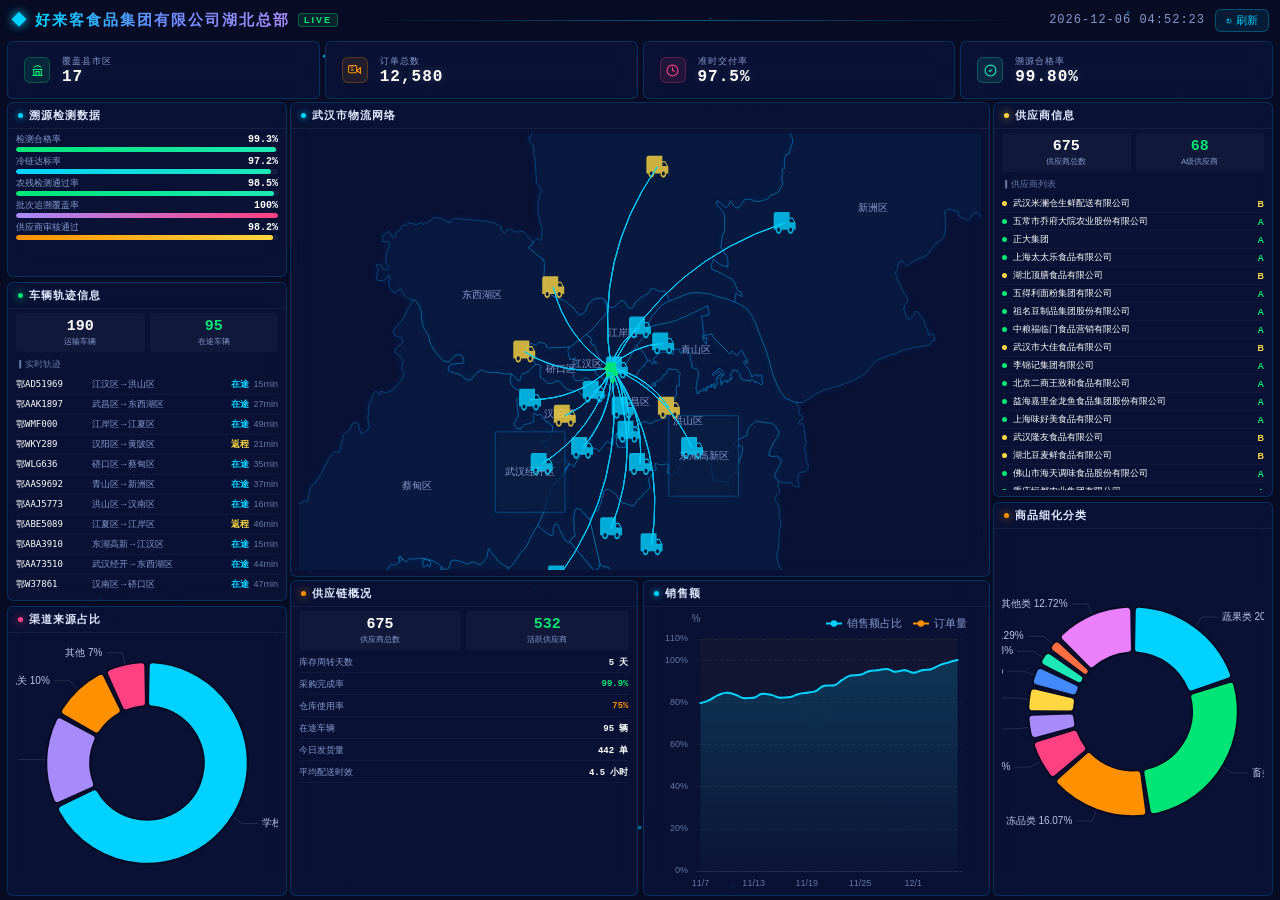
==== commit dba2ae95: "rename to monthly sales" ====
--- a/index.html
+++ b/index.html
@@ -57,7 +57,7 @@
       <!-- 底行：供应链 + 趋势图铺满 -->
       <div class="bottom-row">
         <div class="panel info-panel"><div class="panel-header"><span class="panel-dot" style="background:#ff9100;box-shadow:0 0 8px #ff9100;"></span><h2>供应链概况</h2></div><div class="panel-body" id="supplyBody"></div></div>
-        <div class="panel chart-panel"><div class="panel-header"><span class="panel-dot"></span><h2>销售/订单趋势（近30天）</h2></div><div class="panel-body"><div class="chart-container" id="chartTrend"></div></div></div>
+        <div class="panel chart-panel"><div class="panel-header"><span class="panel-dot"></span><h2>销售额</h2></div><div class="panel-body"><div class="chart-container" id="chartTrend"></div></div></div>
       </div>
     </div>
   </div>
--- a/css/style.css
+++ b/css/style.css
@@ -35,10 +35,10 @@
   position: relative; z-index: 1;
   display: grid;
   grid-template-columns: 1fr;
-  grid-template-rows: 42px 68px 1fr;
-  gap: 5px;
+  grid-template-rows: 40px 64px 1fr;
+  gap: 4px;
   width: 100%; height: 100vh;
-  padding: 3px 10px 5px;
+  padding: 2px 12px 4px;
   animation: fadeIn 0.8s ease-out;
 }
 @keyframes fadeIn { from { opacity: 0; transform: translateY(12px); } to { opacity: 1; transform: translateY(0); } }
@@ -83,9 +83,9 @@
    ============================================================ */
 .main-area {
   display: grid;
-  grid-template-columns: 0.8fr 2.4fr 0.8fr;
+  grid-template-columns: 0.75fr 2.6fr 0.75fr;
   grid-template-rows: 1.5fr 1fr;
-  gap: 5px;
+  gap: 4px;
   min-height: 0;
 }
 
@@ -186,7 +186,7 @@
 /* 车辆轨迹滚动 */
 .vehicle-scroll { overflow: hidden; flex: 1; position: relative; }
 .vehicle-scroll-inner { animation: scrollUp 20s linear infinite; }
-.vehicle-scroll-inner:hover { animation-play-state: paused; }
+.vehicle-scroll-inner:hover, .supplier-scroll-inner:hover { animation-play-state: paused; }
 @keyframes scrollUp {
   0%   { transform: translateY(0); }
   100% { transform: translateY(-50%); }
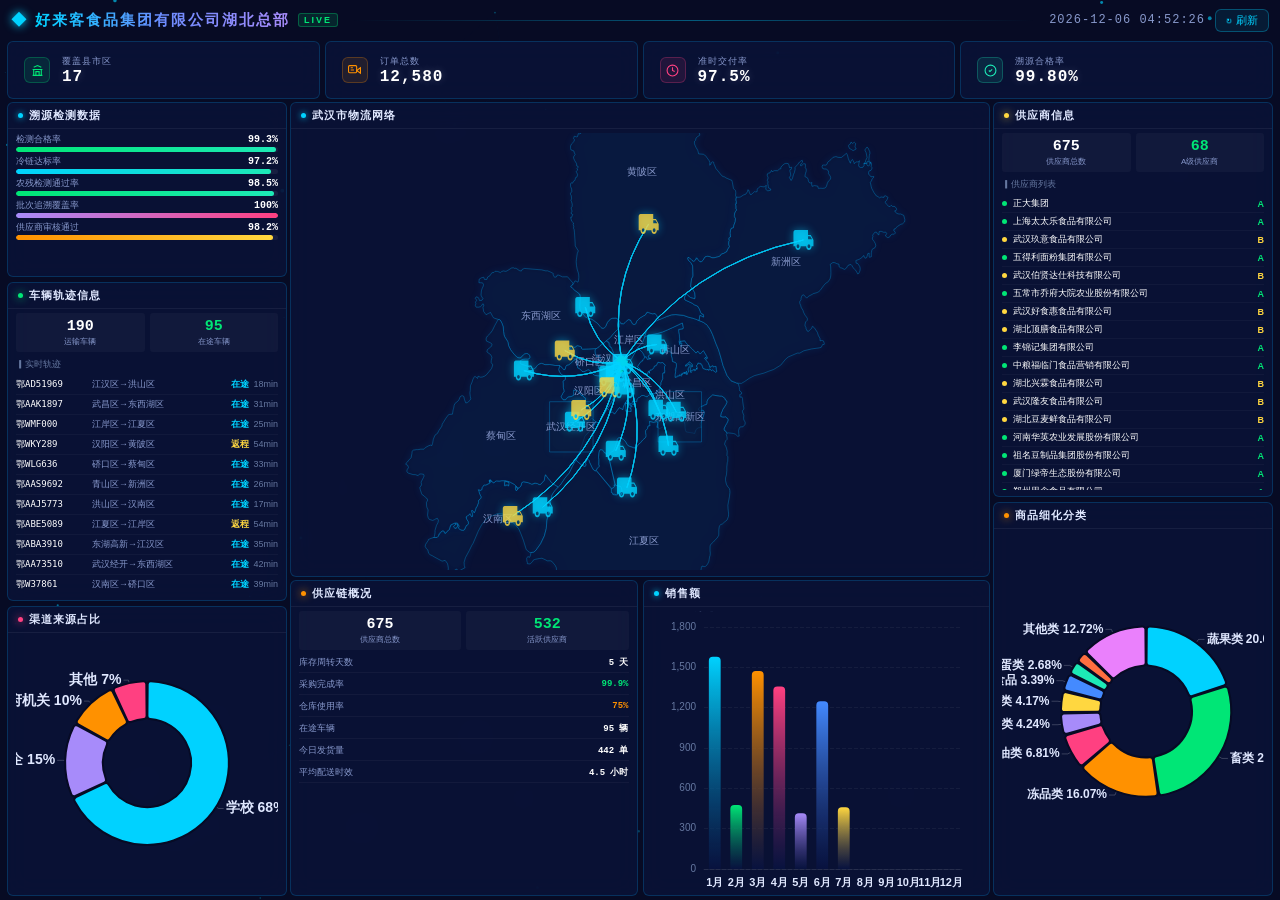
==== commit 632301e0: "add wuhan.js script" ====
--- a/index.html
+++ b/index.html
@@ -62,6 +62,7 @@
     </div>
   </div>
 
+  <script src="js/wuhan.js"></script>
   <script src="js/data.js"></script>
   <script src="js/charts.js"></script>
   <script src="js/main.js"></script>
--- a/css/style.css
+++ b/css/style.css
@@ -83,7 +83,7 @@
    ============================================================ */
 .main-area {
   display: grid;
-  grid-template-columns: 0.75fr 2.6fr 0.75fr;
+  grid-template-columns: 0.9fr 2.2fr 0.9fr;
   grid-template-rows: 1.5fr 1fr;
   gap: 4px;
   min-height: 0;
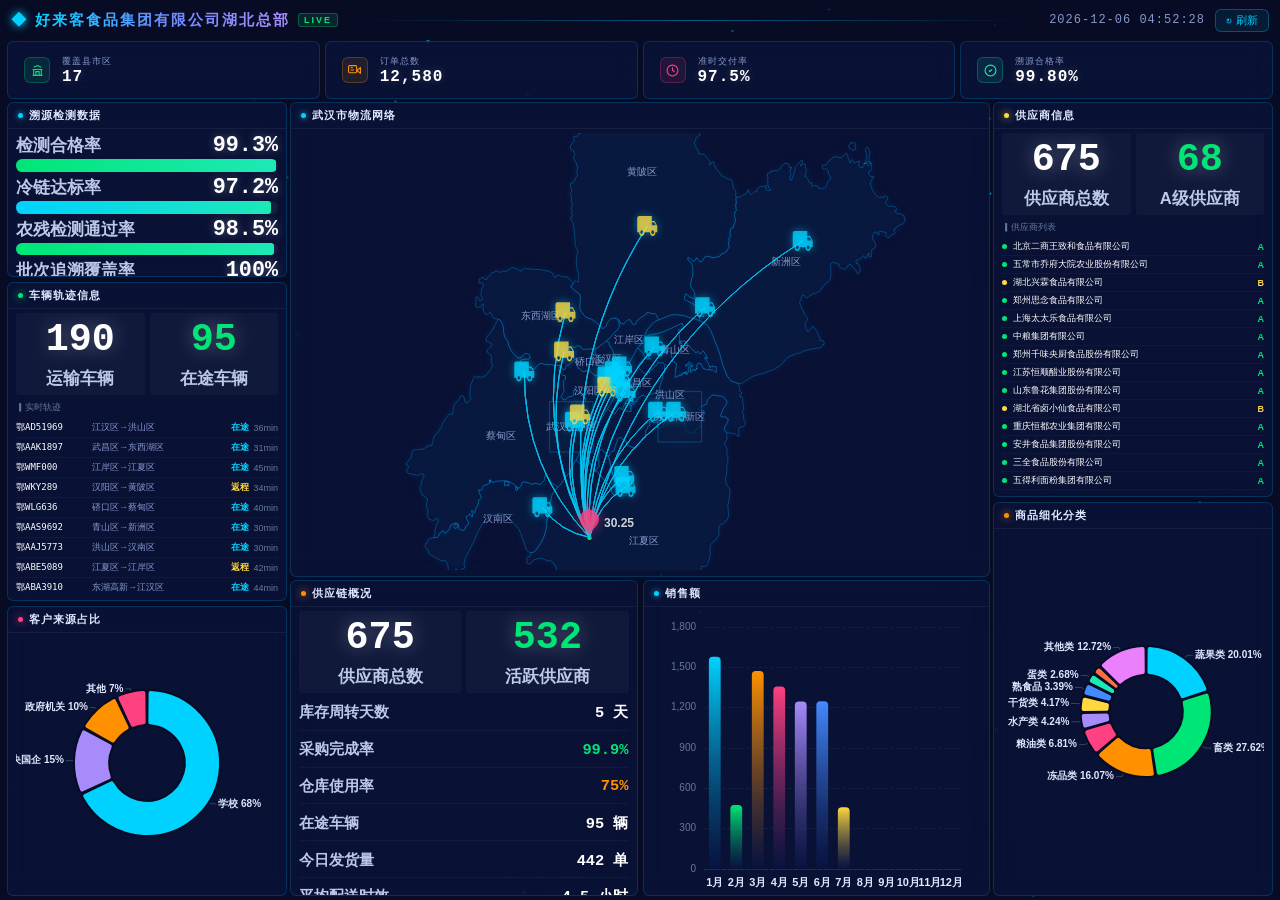
==== commit 948f345f: "rename to 客户来源占比" ====
--- a/index.html
+++ b/index.html
@@ -39,7 +39,7 @@
       <div class="side-col side-left">
         <div class="panel info-panel" style="flex:0.6"><div class="panel-header"><span class="panel-dot"></span><h2>溯源检测数据</h2></div><div class="panel-body" id="traceBody"></div></div>
         <div class="panel info-panel" style="flex:1.1"><div class="panel-header"><span class="panel-dot" style="background:#00e676;box-shadow:0 0 8px #00e676;"></span><h2>车辆轨迹信息</h2></div><div class="panel-body" id="vehicleBody"></div></div>
-        <div class="panel chart-panel"><div class="panel-header"><span class="panel-dot" style="background:#ff4081;box-shadow:0 0 8px #ff4081;"></span><h2>渠道来源占比</h2></div><div class="panel-body"><div class="chart-container" id="chartPie"></div></div></div>
+        <div class="panel chart-panel"><div class="panel-header"><span class="panel-dot" style="background:#ff4081;box-shadow:0 0 8px #ff4081;"></span><h2>客户来源占比</h2></div><div class="panel-body"><div class="chart-container" id="chartPie"></div></div></div>
       </div>
 
       <!-- 中间：武汉市地图 -->
--- a/css/style.css
+++ b/css/style.css
@@ -1,5 +1,6 @@
+/* v20260808-vw - viewport scaled fonts */
 /* ============================================================
-   好来客食品集团 - 左二中二下列二 大屏布局
+   好来客食品集团 - 大屏布局
    ============================================================ */
 
 *, *::before, *::after { margin: 0; padding: 0; box-sizing: border-box; }
@@ -140,9 +141,9 @@
 /* ================ 进度条 ================ */
 .progress-item { display: flex; flex-direction: column; gap: 1px; }
 .progress-head { display: flex; justify-content: space-between; align-items: baseline; }
-.progress-head .label { font-size: 9px; color: var(--text-secondary); }
-.progress-head .val  { font-size: 10px; font-weight: 600; font-family: var(--font-mono); color: #fff; }
-.progress-bar { height: 5px; border-radius: 3px; background: rgba(255,255,255,0.06); overflow: hidden; }
+.progress-head .label { font-size: 1.3vw; color: #bcc8e8; font-weight: 600; }
+.progress-head .val  { font-size: 1.7vw; font-weight: 800; font-family: var(--font-mono); color: #fff; text-shadow: 0 0 10px rgba(255,255,255,0.3); }
+.progress-bar { height: 1vw; border-radius: 0.5vw; background: rgba(255,255,255,0.06); overflow: hidden; }
 .progress-fill { height: 100%; border-radius: 3px; transition: width 0.8s ease; background: linear-gradient(90deg, var(--accent-cyan), var(--accent-teal)); }
 .progress-fill.green  { background: linear-gradient(90deg, var(--accent-green), var(--accent-teal)); }
 .progress-fill.orange { background: linear-gradient(90deg, var(--accent-orange), #ffd740); }
@@ -156,8 +157,8 @@
 /* 双栏卡片 */
 .stat-row { display: grid; grid-template-columns: 1fr 1fr; gap: 5px; }
 .stat-item { background: rgba(255,255,255,0.03); border-radius: 3px; padding: 5px; text-align: center; }
-.stat-item .stat-num { font-size: 15px; font-weight: 700; font-family: var(--font-mono); color: #fff; }
-.stat-item .stat-label { font-size: 8px; color: var(--text-secondary); margin-top: 1px; }
+.stat-item .stat-num { font-size: 3vw; font-weight: 800; font-family: var(--font-mono); color: #fff; text-shadow: 0 0 20px rgba(255,255,255,0.3); }
+.stat-item .stat-label { font-size: 1.3vw; color: #bcc8e8; margin-top: 0.5vw; font-weight: 600; }
 
 /* 批次标签 */
 .batch-tag { display: flex; align-items: center; gap: 4px; padding: 4px 6px; background: rgba(0,230,118,0.08); border: 1px solid rgba(0,230,118,0.2); border-radius: 4px; font-size: 9px; }
@@ -166,8 +167,8 @@
 
 /* 供应链列表 */
 .supply-list { display: flex; flex-direction: column; gap: 2px; }
-.supply-row { display: flex; justify-content: space-between; align-items: center; padding: 3px 0; border-bottom: 1px solid rgba(255,255,255,0.04); font-size: 9px; }
-.supply-row .s-label { color: var(--text-secondary); }
+.supply-row { display: flex; justify-content: space-between; align-items: center; padding: 0.5vw 0; border-bottom: 1px solid rgba(255,255,255,0.04); font-size: 1.2vw; }
+.supply-row .s-label { color: #bcc8e8; font-weight: 600; }
 .supply-row .s-val { font-weight: 600; font-family: var(--font-mono); color: #fff; }
 
 /* 分类表格 */
